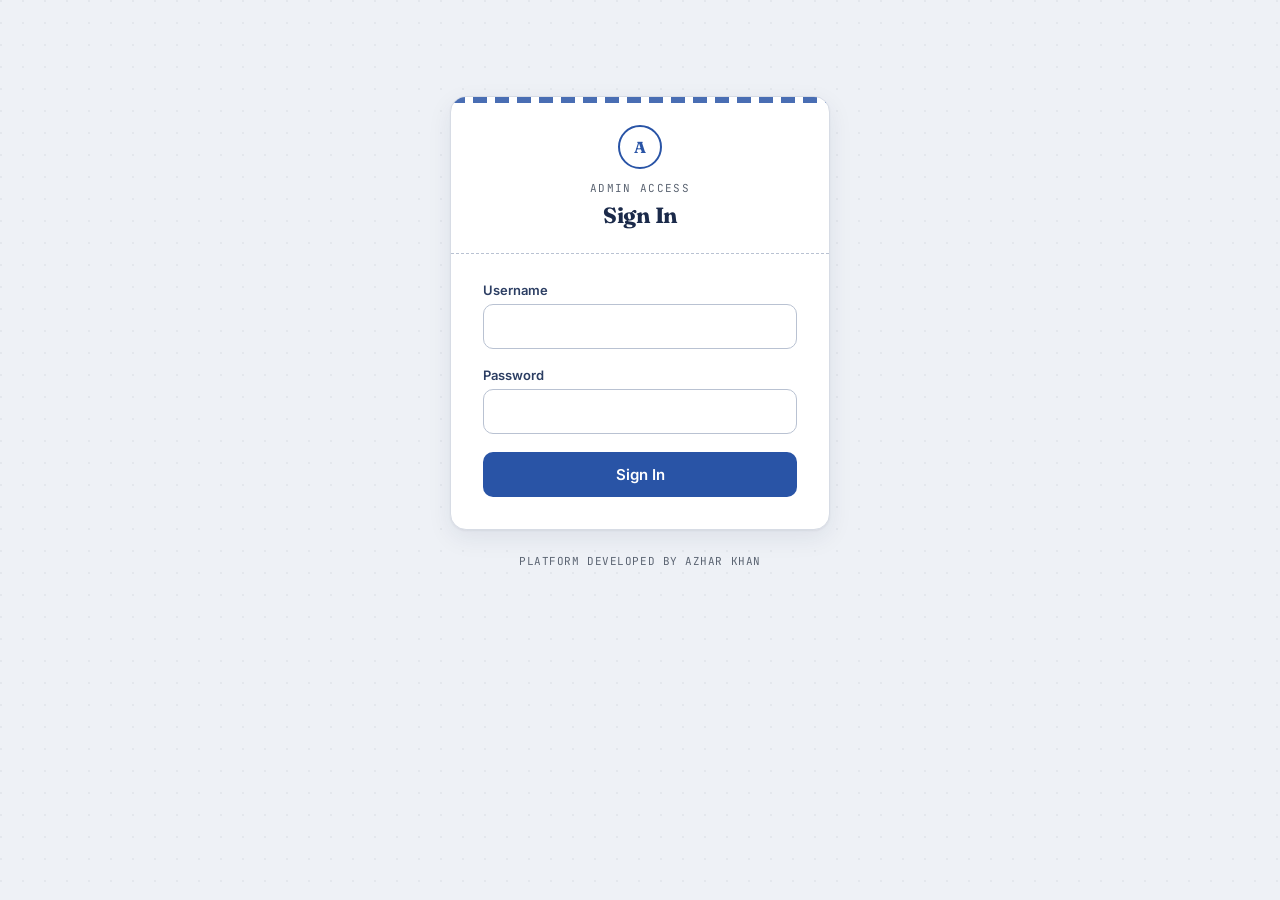
==== frontend/admin-login.html @ 086ef82d "Initialize project and add developer credits for Azhar Khan" ====
<!DOCTYPE html>
<html lang="en">
<head>
<meta charset="UTF-8">
<meta name="viewport" content="width=device-width, initial-scale=1.0">
<title>Admin Login</title>
<link rel="preconnect" href="https://fonts.googleapis.com">
<link href="https://fonts.googleapis.com/css2?family=Fraunces:opsz,wght@9..144,500;9..144,700;9..144,900&family=Inter:wght@400;500;600;700&family=JetBrains+Mono:wght@500;700&display=swap" rel="stylesheet">
<link rel="stylesheet" href="css/style.css">
</head>
<body>
<div class="container" style="max-width:420px; padding-top:96px;">
  <div class="ticket">
    <div class="ticket-header" style="justify-content:center;">
      <div class="center-text" style="width:100%;">
        <div class="seal" style="margin:0 auto 12px;">A</div>
        <div class="ticket-eyebrow">Admin Access</div>
        <h1 style="font-size:22px;">Sign In</h1>
      </div>
    </div>
    <div class="ticket-body">
      <div id="login-error" class="alert alert-error hidden"></div>
      <div class="field">
        <label for="username">Username</label>
        <input type="text" id="username" autocomplete="username">
      </div>
      <div class="field">
        <label for="password">Password</label>
        <input type="password" id="password" autocomplete="current-password">
      </div>
      <button class="btn btn-primary btn-block" id="login-btn">Sign In</button>
    </div>
</div>
<div style="text-align: center; padding: 24px 20px; font-size: 11px; color: var(--muted); font-family: var(--font-mono); letter-spacing: 0.05em; text-transform: uppercase;">
  Platform Developed by Azhar Khan
</div>
<script src="js/api.js"></script>
<script>
document.getElementById('login-btn').addEventListener('click', async () => {
  const errEl = document.getElementById('login-error');
  errEl.classList.add('hidden');
  const username = document.getElementById('username').value.trim();
  const password = document.getElementById('password').value;
  const btn = document.getElementById('login-btn');
  btn.disabled = true;
  btn.textContent = 'Signing in…';
  try {
    const res = await apiRequest('/admin/login', { method: 'POST', body: { username, password } });
    localStorage.setItem('adminToken', res.token);
    window.location.href = 'admin.html';
  } catch (e) {
    errEl.textContent = e.message;
    errEl.classList.remove('hidden');
  } finally {
    btn.disabled = false;
    btn.textContent = 'Sign In';
  }
});
document.getElementById('password').addEventListener('keydown', (e) => {
  if (e.key === 'Enter') document.getElementById('login-btn').click();
});
</script>
</body>
</html>
---- frontend/css/style.css ----
:root {
  /* ---- Color tokens (exam / admit-card inspired) ---- */
  --paper: #EEF1F6;
  --card: #FFFFFF;
  --ink: #1B2A4A;
  --ink-soft: #2C3E63;
  --accent: #2954A6;
  --accent-dark: #1B2A4A;
  --danger: #C1443C;
  --success: #2E7D5B;
  --amber: #C98A26;
  --muted: #5B6472;
  --border: #D7DCE5;
  --border-strong: #B9C2D2;

  /* ---- Type ---- */
  --font-display: 'Fraunces', Georgia, serif;
  --font-body: 'Inter', -apple-system, BlinkMacSystemFont, 'Segoe UI', sans-serif;
  --font-mono: 'JetBrains Mono', 'Courier New', monospace;

  --radius: 10px;
  --radius-lg: 16px;
  --shadow-card: 0 1px 2px rgba(27,42,74,0.06), 0 8px 24px rgba(27,42,74,0.08);
}

* { box-sizing: border-box; }

html, body {
  margin: 0;
  padding: 0;
  background: var(--paper);
  color: var(--ink);
  font-family: var(--font-body);
  -webkit-font-smoothing: antialiased;
}

body {
  min-height: 100vh;
  background-image:
    radial-gradient(circle at 1px 1px, rgba(27,42,74,0.05) 1px, transparent 0);
  background-size: 22px 22px;
}

h1, h2, h3 { font-family: var(--font-display); margin: 0 0 4px; letter-spacing: -0.01em; }
p { margin: 0; }
a { color: var(--accent); }

.container {
  max-width: 640px;
  margin: 0 auto;
  padding: 40px 20px;
}

.container.wide { max-width: 1080px; }

/* ---- Hall-ticket style card ---- */
.ticket {
  background: var(--card);
  border-radius: var(--radius-lg);
  box-shadow: var(--shadow-card);
  border: 1px solid var(--border);
  position: relative;
  overflow: hidden;
}

.ticket::before {
  content: "";
  position: absolute;
  top: 0; left: 0; right: 0;
  height: 6px;
  background: repeating-linear-gradient(
    90deg,
    var(--accent) 0 14px,
    transparent 14px 22px
  );
  opacity: 0.85;
}

.ticket-header {
  padding: 28px 32px 20px;
  border-bottom: 1px dashed var(--border-strong);
  display: flex;
  align-items: flex-start;
  justify-content: space-between;
  gap: 16px;
}

.ticket-eyebrow {
  font-family: var(--font-mono);
  font-size: 11px;
  letter-spacing: 0.12em;
  text-transform: uppercase;
  color: var(--muted);
  margin-bottom: 6px;
}

.ticket-body { padding: 28px 32px 32px; }

.seal {
  width: 44px;
  height: 44px;
  border-radius: 50%;
  border: 2px solid var(--accent);
  display: flex;
  align-items: center;
  justify-content: center;
  font-family: var(--font-display);
  font-weight: 700;
  color: var(--accent);
  flex-shrink: 0;
}

/* ---- Form elements ---- */
label {
  display: block;
  font-size: 13px;
  font-weight: 600;
  color: var(--ink-soft);
  margin-bottom: 6px;
}

input[type="text"], input[type="tel"], input[type="number"], input[type="password"], textarea, select {
  width: 100%;
  padding: 12px 14px;
  border: 1px solid var(--border-strong);
  border-radius: var(--radius);
  font-family: var(--font-body);
  font-size: 15px;
  background: var(--card);
  color: var(--ink);
  transition: border-color 0.15s, box-shadow 0.15s;
}

input:focus, textarea:focus, select:focus {
  outline: none;
  border-color: var(--accent);
  box-shadow: 0 0 0 3px rgba(41,84,166,0.15);
}

.field { margin-bottom: 18px; }
.field-hint { font-size: 12px; color: var(--muted); margin-top: 5px; }

button {
  font-family: var(--font-body);
  cursor: pointer;
}

.btn {
  display: inline-flex;
  align-items: center;
  justify-content: center;
  gap: 8px;
  padding: 13px 22px;
  border-radius: var(--radius);
  border: none;
  font-weight: 600;
  font-size: 15px;
  transition: transform 0.08s ease, box-shadow 0.15s ease, background 0.15s ease;
}
.btn:active { transform: scale(0.98); }
.btn:disabled { opacity: 0.5; cursor: not-allowed; }

.btn-primary { background: var(--accent); color: #fff; }
.btn-primary:hover:not(:disabled) { background: var(--accent-dark); }

.btn-outline { background: transparent; color: var(--accent); border: 1.5px solid var(--accent); }
.btn-outline:hover:not(:disabled) { background: rgba(41,84,166,0.08); }

.btn-danger { background: var(--danger); color: #fff; }
.btn-danger:hover:not(:disabled) { background: #a3372f; }

.btn-success { background: var(--success); color: #fff; }
.btn-success:hover:not(:disabled) { background: #235f47; }

.btn-sm { padding: 8px 14px; font-size: 13px; }
.btn-block { width: 100%; }

/* ---- Status badges ---- */
.badge {
  display: inline-flex;
  align-items: center;
  gap: 6px;
  font-family: var(--font-mono);
  font-size: 11px;
  letter-spacing: 0.06em;
  text-transform: uppercase;
  padding: 4px 10px;
  border-radius: 100px;
  font-weight: 600;
}
.badge-pending { background: rgba(201,138,38,0.14); color: var(--amber); }
.badge-approved { background: rgba(46,125,91,0.14); color: var(--success); }
.badge-rejected { background: rgba(193,68,60,0.14); color: var(--danger); }
.badge-submitted { background: rgba(41,84,166,0.14); color: var(--accent); }

.dot { width: 7px; height: 7px; border-radius: 50%; background: currentColor; }
.dot-pulse { animation: pulse 1.4s ease-in-out infinite; }
@keyframes pulse { 0%,100% { opacity: 1; } 50% { opacity: 0.35; } }

/* ---- Alerts ---- */
.alert {
  padding: 12px 14px;
  border-radius: var(--radius);
  font-size: 14px;
  margin-bottom: 16px;
  border: 1px solid transparent;
}
.alert-error { background: rgba(193,68,60,0.08); border-color: rgba(193,68,60,0.3); color: var(--danger); }
.alert-success { background: rgba(46,125,91,0.08); border-color: rgba(46,125,91,0.3); color: var(--success); }
.alert-info { background: rgba(41,84,166,0.08); border-color: rgba(41,84,166,0.3); color: var(--accent-dark); }

.hidden { display: none !important; }

/* ---- Utility layout ---- */
.row { display: flex; gap: 12px; }
.row > * { flex: 1; }
.stack { display: flex; flex-direction: column; gap: 10px; }
.spread { display: flex; align-items: center; justify-content: space-between; }
.muted { color: var(--muted); }
.mono { font-family: var(--font-mono); }
.center-text { text-align: center; }
.mt-8 { margin-top: 8px; }
.mt-16 { margin-top: 16px; }
.mt-24 { margin-top: 24px; }

/* ---- Waiting room ---- */
.pulse-ring {
  width: 64px; height: 64px;
  border-radius: 50%;
  border: 3px solid var(--amber);
  display: flex; align-items: center; justify-content: center;
  margin: 0 auto 20px;
  position: relative;
}
.pulse-ring::before {
  content: "";
  position: absolute;
  inset: -3px;
  border-radius: 50%;
  border: 3px solid var(--amber);
  animation: ring 1.8s ease-out infinite;
}
@keyframes ring {
  0% { transform: scale(1); opacity: 0.8; }
  100% { transform: scale(1.8); opacity: 0; }
}

/* ---- OMR-style option bubbles (signature element) ---- */
.omr-question {
  margin-bottom: 28px;
  padding-bottom: 24px;
  border-bottom: 1px dashed var(--border);
}
.omr-question:last-child { border-bottom: none; }

.omr-qnum {
  font-family: var(--font-mono);
  font-size: 12px;
  color: var(--muted);
  margin-bottom: 6px;
}

.omr-qtext {
  font-size: 16px;
  font-weight: 600;
  color: var(--ink);
  margin-bottom: 16px;
  line-height: 1.45;
}

.omr-options { display: flex; flex-direction: column; gap: 10px; }

.omr-option {
  display: flex;
  align-items: center;
  gap: 14px;
  padding: 12px 16px;
  border: 1.5px solid var(--border-strong);
  border-radius: var(--radius);
  cursor: pointer;
  transition: border-color 0.12s, background 0.12s;
  background: var(--card);
}
.omr-option:hover { border-color: var(--accent); }
.omr-option.selected { border-color: var(--accent); background: rgba(41,84,166,0.06); }

.omr-bubble {
  width: 26px; height: 26px;
  border-radius: 50%;
  border: 2px solid var(--border-strong);
  flex-shrink: 0;
  display: flex; align-items: center; justify-content: center;
  font-family: var(--font-mono);
  font-size: 12px;
  font-weight: 700;
  color: var(--muted);
  transition: all 0.12s;
}
.omr-option.selected .omr-bubble {
  border-color: var(--accent);
  background: var(--accent);
  color: #fff;
}

.omr-option-text { font-size: 15px; color: var(--ink); }

/* ---- Question nav grid ---- */
.qnav-grid {
  display: grid;
  grid-template-columns: repeat(auto-fill, minmax(38px, 1fr));
  gap: 8px;
}
.qnav-cell {
  aspect-ratio: 1;
  border-radius: 8px;
  border: 1.5px solid var(--border-strong);
  background: var(--card);
  font-family: var(--font-mono);
  font-size: 12px;
  font-weight: 700;
  color: var(--muted);
  display: flex; align-items: center; justify-content: center;
  cursor: pointer;
}
.qnav-cell.answered { background: var(--accent); border-color: var(--accent); color: #fff; }
.qnav-cell.current { box-shadow: 0 0 0 2px var(--amber); }

/* ---- Exam top bar ---- */
.exam-bar {
  position: sticky; top: 0; z-index: 10;
  background: var(--ink);
  color: #fff;
  padding: 14px 24px;
  display: flex; align-items: center; justify-content: space-between;
  flex-wrap: wrap;
  gap: 12px;
}
.exam-bar .title { font-family: var(--font-display); font-size: 16px; }
.timer {
  font-family: var(--font-mono);
  font-size: 20px;
  font-weight: 700;
  padding: 6px 14px;
  border-radius: 8px;
  background: rgba(255,255,255,0.1);
}
.timer.low { background: var(--danger); animation: pulse 1s ease-in-out infinite; }

/* ---- Admin table ---- */
table { width: 100%; border-collapse: collapse; font-size: 14px; }
th {
  text-align: left;
  font-size: 11px;
  text-transform: uppercase;
  letter-spacing: 0.06em;
  color: var(--muted);
  padding: 10px 14px;
  border-bottom: 1px solid var(--border-strong);
}
td { padding: 12px 14px; border-bottom: 1px solid var(--border); }
tr:last-child td { border-bottom: none; }

/* ---- Admin shell ---- */
.admin-header {
  background: var(--ink);
  color: #fff;
  padding: 16px 28px;
  display: flex; align-items: center; justify-content: space-between;
}
.admin-header .brand { display: flex; align-items: center; gap: 10px; font-family: var(--font-display); font-size: 18px; }
.tabs { display: flex; gap: 4px; background: var(--card); padding: 4px; border-radius: 10px; border: 1px solid var(--border); width: fit-content; }
.tab {
  padding: 9px 18px;
  border-radius: 7px;
  font-size: 14px;
  font-weight: 600;
  color: var(--muted);
  cursor: pointer;
  border: none;
  background: transparent;
}
.tab.active { background: var(--accent); color: #fff; }

.card {
  background: var(--card);
  border: 1px solid var(--border);
  border-radius: var(--radius-lg);
  padding: 24px;
  box-shadow: var(--shadow-card);
}

.empty-state {
  text-align: center;
  padding: 48px 20px;
  color: var(--muted);
}

/* ---- Fullscreen warning overlay ---- */
.overlay {
  position: fixed; inset: 0;
  background: rgba(27,42,74,0.92);
  color: #fff;
  display: flex; align-items: center; justify-content: center;
  z-index: 999;
  text-align: center;
  padding: 24px;
}

@media (max-width: 640px) {
  .ticket-header, .ticket-body { padding-left: 20px; padding-right: 20px; }
  .row { flex-direction: column; }
}
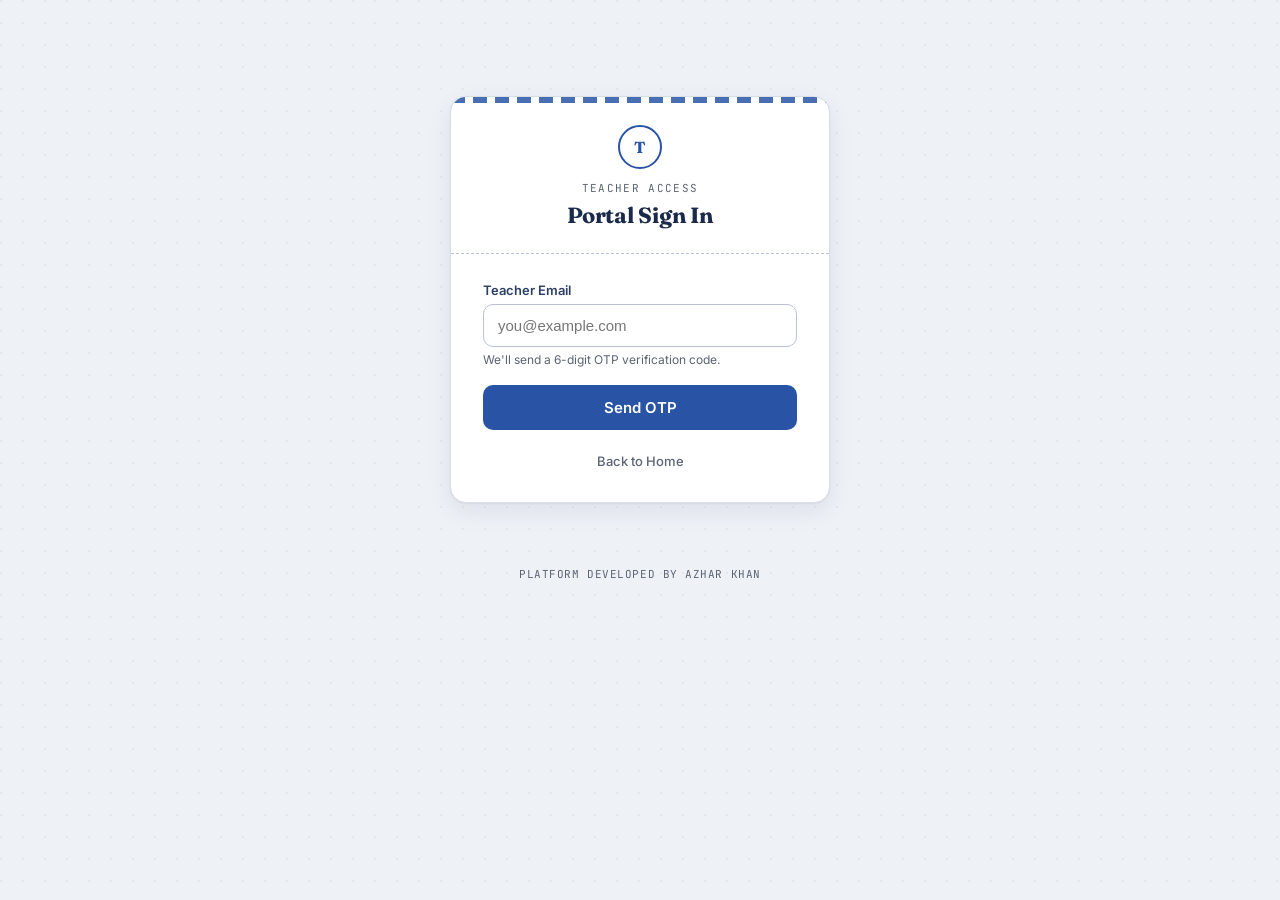
==== commit 538a0fb9: "feat: Add landing page, support multi-teacher account creation and login via OTP" ====
--- a/frontend/admin-login.html
+++ b/frontend/admin-login.html
@@ -3,61 +3,150 @@
 <head>
 <meta charset="UTF-8">
 <meta name="viewport" content="width=device-width, initial-scale=1.0">
-<title>Admin Login</title>
+<title>Teacher Portal Access</title>
 <link rel="preconnect" href="https://fonts.googleapis.com">
 <link href="https://fonts.googleapis.com/css2?family=Fraunces:opsz,wght@9..144,500;9..144,700;9..144,900&family=Inter:wght@400;500;600;700&family=JetBrains+Mono:wght@500;700&display=swap" rel="stylesheet">
 <link rel="stylesheet" href="css/style.css">
+<style>
+  .step-otp {
+    transition: all 0.3s ease;
+  }
+</style>
 </head>
 <body>
 <div class="container" style="max-width:420px; padding-top:96px;">
   <div class="ticket">
     <div class="ticket-header" style="justify-content:center;">
       <div class="center-text" style="width:100%;">
-        <div class="seal" style="margin:0 auto 12px;">A</div>
-        <div class="ticket-eyebrow">Admin Access</div>
-        <h1 style="font-size:22px;">Sign In</h1>
+        <div class="seal" style="margin:0 auto 12px;">T</div>
+        <div class="ticket-eyebrow">Teacher Access</div>
+        <h1 style="font-size:22px;">Portal Sign In</h1>
       </div>
     </div>
     <div class="ticket-body">
       <div id="login-error" class="alert alert-error hidden"></div>
-      <div class="field">
-        <label for="username">Username</label>
-        <input type="text" id="username" autocomplete="username">
+      <div id="login-success" class="alert alert-success hidden"></div>
+      
+      <!-- STEP 1: Enter Email -->
+      <div id="email-section">
+        <div class="field">
+          <label for="email">Teacher Email</label>
+          <input type="email" id="email" placeholder="you@example.com" autocomplete="email" style="width: 100%; padding: 12px 14px; border: 1px solid var(--border-strong); border-radius: var(--radius); font-size: 15px;">
+          <div class="field-hint">We'll send a 6-digit OTP verification code.</div>
+        </div>
+        <button class="btn btn-primary btn-block" id="send-otp-btn">Send OTP</button>
       </div>
-      <div class="field">
-        <label for="password">Password</label>
-        <input type="password" id="password" autocomplete="current-password">
+
+      <!-- STEP 2: Enter OTP (Hidden Initially) -->
+      <div id="otp-section" class="hidden step-otp">
+        <div class="field">
+          <label for="otp">Enter 6-Digit OTP</label>
+          <input type="text" id="otp" placeholder="123456" inputmode="numeric" maxlength="6" style="width: 100%; padding: 12px 14px; border: 1px solid var(--border-strong); border-radius: var(--radius); font-size: 15px; letter-spacing: 0.15em; text-align: center; font-family: var(--font-mono); font-weight: 700;">
+          <div class="field-hint">Check your email inbox (and spam folder) for the verification code.</div>
+        </div>
+        <button class="btn btn-success btn-block" id="login-btn">Verify &amp; Sign In</button>
+        <button class="btn btn-outline btn-block mt-8" id="back-btn" style="font-size: 13px; padding: 10px;">Back to Email</button>
       </div>
-      <button class="btn btn-primary btn-block" id="login-btn">Sign In</button>
+
+      <div style="text-align: center; margin-top: 20px;">
+        <a href="index.html" style="font-size: 13px; color: var(--muted); text-decoration: none; font-weight: 500; transition: color 0.15s;" onmouseover="this.style.color='var(--accent)'" onmouseout="this.style.color='var(--muted)'">Back to Home</a>
+      </div>
     </div>
+  </div>
 </div>
 <div style="text-align: center; padding: 24px 20px; font-size: 11px; color: var(--muted); font-family: var(--font-mono); letter-spacing: 0.05em; text-transform: uppercase;">
   Platform Developed by Azhar Khan
 </div>
 <script src="js/api.js"></script>
 <script>
+const errEl = document.getElementById('login-error');
+const succEl = document.getElementById('login-success');
+const emailSec = document.getElementById('email-section');
+const otpSec = document.getElementById('otp-section');
+const emailInput = document.getElementById('email');
+const otpInput = document.getElementById('otp');
+
+function showError(msg) {
+  errEl.textContent = msg;
+  errEl.classList.remove('hidden');
+  succEl.classList.add('hidden');
+}
+
+function showSuccess(msg) {
+  succEl.textContent = msg;
+  succEl.classList.remove('hidden');
+  errEl.classList.add('hidden');
+}
+
+function clearAlerts() {
+  errEl.classList.add('hidden');
+  succEl.classList.add('hidden');
+}
+
+// Send OTP
+document.getElementById('send-otp-btn').addEventListener('click', async () => {
+  clearAlerts();
+  const email = emailInput.value.trim();
+  if (!email || !email.includes('@')) {
+    showError('Please enter a valid email address.');
+    return;
+  }
+  const btn = document.getElementById('send-otp-btn');
+  btn.disabled = true;
+  btn.textContent = 'Sending OTP…';
+
+  try {
+    await apiRequest('/admin/request-otp', { method: 'POST', body: { email } });
+    showSuccess('OTP code has been sent. Please verify below!');
+    emailSec.classList.add('hidden');
+    otpSec.classList.remove('hidden');
+    otpInput.focus();
+  } catch (e) {
+    showError(e.message);
+  } finally {
+    btn.disabled = false;
+    btn.textContent = 'Send OTP';
+  }
+});
+
+// Verify & Login
 document.getElementById('login-btn').addEventListener('click', async () => {
-  const errEl = document.getElementById('login-error');
-  errEl.classList.add('hidden');
-  const username = document.getElementById('username').value.trim();
-  const password = document.getElementById('password').value;
+  clearAlerts();
+  const email = emailInput.value.trim();
+  const otp = otpInput.value.trim();
+  if (!otp || otp.length !== 6) {
+    showError('Please enter the 6-digit OTP code.');
+    return;
+  }
   const btn = document.getElementById('login-btn');
   btn.disabled = true;
-  btn.textContent = 'Signing in…';
+  btn.textContent = 'Verifying…';
+
   try {
-    const res = await apiRequest('/admin/login', { method: 'POST', body: { username, password } });
+    const res = await apiRequest('/admin/login', { method: 'POST', body: { email, otp } });
     localStorage.setItem('adminToken', res.token);
     window.location.href = 'admin.html';
   } catch (e) {
-    errEl.textContent = e.message;
-    errEl.classList.remove('hidden');
+    showError(e.message);
   } finally {
     btn.disabled = false;
-    btn.textContent = 'Sign In';
+    btn.textContent = 'Verify & Sign In';
   }
 });
-document.getElementById('password').addEventListener('keydown', (e) => {
+
+// Back to Email
+document.getElementById('back-btn').addEventListener('click', () => {
+  clearAlerts();
+  emailSec.classList.remove('hidden');
+  otpSec.classList.add('hidden');
+  otpInput.value = '';
+});
+
+otpInput.addEventListener('keydown', (e) => {
   if (e.key === 'Enter') document.getElementById('login-btn').click();
+});
+emailInput.addEventListener('keydown', (e) => {
+  if (e.key === 'Enter') document.getElementById('send-otp-btn').click();
 });
 </script>
 </body>
